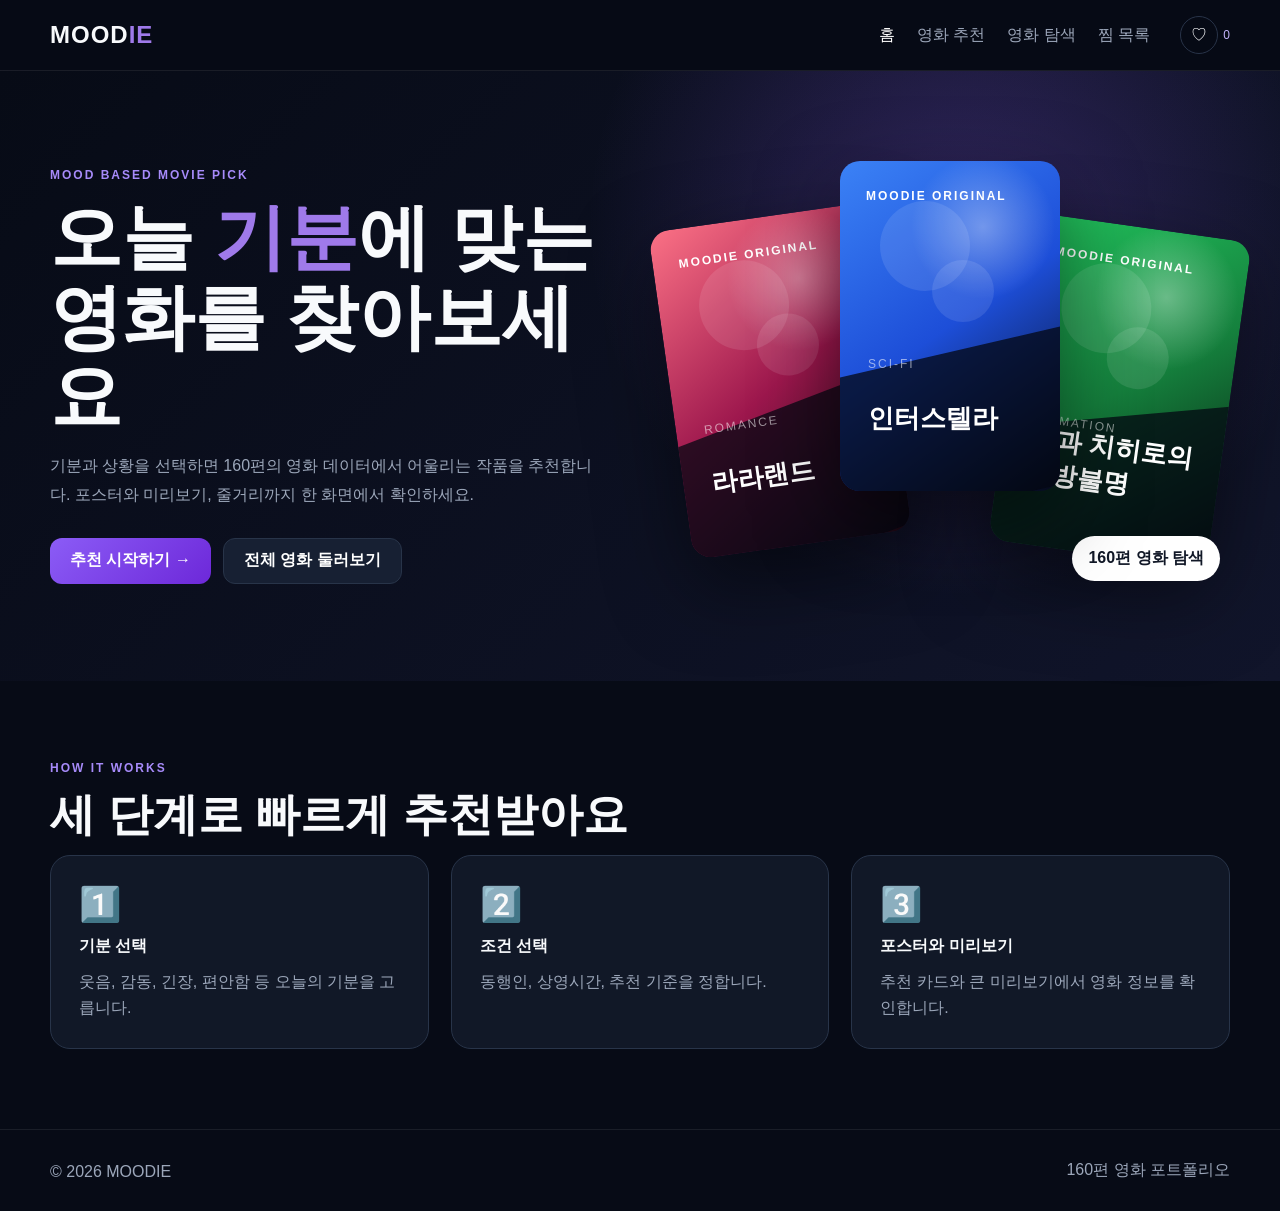
==== index.html @ cfd1f839 "Add MOODIE landing page" ====
<!DOCTYPE html><html lang="ko"><head><meta charset="UTF-8"><meta name="viewport" content="width=device-width,initial-scale=1"><title>MOODIE | 기분 기반 영화 추천</title><link rel="stylesheet" href="assets/style.css?v=10"></head><body data-page="home"><header class="site-header"><div class="container header-inner"><a class="logo" href="index.html">MOOD<span>IE</span></a><nav class="nav"><a class="active" href="index.html">홈</a><a href="mood.html">영화 추천</a><a href="results.html">영화 탐색</a><a href="favorites.html">찜 목록</a></nav><div class="header-actions"><a class="icon-btn" href="favorites.html">♡</a><span class="favorite-count" data-favorite-count>0</span></div></div></header><main><section class="hero"><div class="container hero-content"><div class="hero-copy"><div class="eyebrow">MOOD BASED MOVIE PICK</div><h1>오늘 <em>기분</em>에 맞는<br>영화를 찾아보세요</h1><p>기분과 상황을 선택하면 160편의 영화 데이터에서 어울리는 작품을 추천합니다. 포스터와 미리보기, 줄거리까지 한 화면에서 확인하세요.</p><div class="cta-row"><a class="btn btn-primary" href="mood.html">추천 시작하기 →</a><a class="btn btn-secondary" href="results.html">전체 영화 둘러보기</a></div></div><div class="hero-posters"><div class="hero-poster-card"><div class="generated-poster" style="--poster-a:#fb7185;--poster-b:#9d174d;--poster-c:#170813"><span class="generated-brand">MOODIE ORIGINAL</span><span class="generated-orbit generated-orbit-one"></span><span class="generated-orbit generated-orbit-two"></span><span class="generated-slope"></span><span class="generated-genre">ROMANCE</span><strong class="generated-title">라라랜드</strong></div></div><div class="hero-poster-card"><div class="generated-poster" style="--poster-a:#3b82f6;--poster-b:#1d4ed8;--poster-c:#050816"><span class="generated-brand">MOODIE ORIGINAL</span><span class="generated-orbit generated-orbit-one"></span><span class="generated-orbit generated-orbit-two"></span><span class="generated-slope"></span><span class="generated-genre">SCI-FI</span><strong class="generated-title">인터스텔라</strong></div></div><div class="hero-poster-card"><div class="generated-poster" style="--poster-a:#22c55e;--poster-b:#15803d;--poster-c:#06150b"><span class="generated-brand">MOODIE ORIGINAL</span><span class="generated-orbit generated-orbit-one"></span><span class="generated-orbit generated-orbit-two"></span><span class="generated-slope"></span><span class="generated-genre">ANIMATION</span><strong class="generated-title">센과 치히로의<br>행방불명</strong></div></div><div class="hero-poster-badge">160편 영화 탐색</div></div></div></section><section class="section"><div class="container"><div class="step-label">HOW IT WORKS</div><h2 class="section-title">세 단계로 빠르게 추천받아요</h2><div class="selection-grid"><article class="option-card"><div class="mood-icon">1️⃣</div><strong>기분 선택</strong><span>웃음, 감동, 긴장, 편안함 등 오늘의 기분을 고릅니다.</span></article><article class="option-card"><div class="mood-icon">2️⃣</div><strong>조건 선택</strong><span>동행인, 상영시간, 추천 기준을 정합니다.</span></article><article class="option-card"><div class="mood-icon">3️⃣</div><strong>포스터와 미리보기</strong><span>추천 카드와 큰 미리보기에서 영화 정보를 확인합니다.</span></article></div></div></section></main><footer class="site-footer"><div class="container footer-inner"><span>© 2026 MOODIE</span><span>160편 영화 포트폴리오</span></div></footer><script src="assets/data-base.js?v=10"></script><script src="assets/data-catalog-a.js?v=10"></script><script src="assets/app.js?v=10"></script></body></html>
---- assets/style.css ----
:root{--bg:#070b16;--panel:#111827;--panel2:#182235;--line:#283449;--text:#f8fafc;--muted:#9ca7ba;--primary:#8b5cf6;--primary2:#6d28d9;--yellow:#ffd400}*{box-sizing:border-box}html{scroll-behavior:smooth}body{margin:0;background:var(--bg);color:var(--text);font-family:Arial,"Noto Sans KR",sans-serif}a{color:inherit;text-decoration:none}button,input{font:inherit}.container{width:min(1180px,calc(100% - 40px));margin:auto}.site-header{position:sticky;top:0;z-index:50;background:rgba(7,11,22,.9);backdrop-filter:blur(15px);border-bottom:1px solid rgba(255,255,255,.08)}.header-inner{height:70px;display:flex;align-items:center;gap:30px}.logo{font-size:24px;font-weight:900;letter-spacing:1px}.logo span{color:#9f7aea}.nav{display:flex;gap:22px;margin-left:auto}.nav a{color:var(--muted)}.nav a:hover,.nav a.active{color:white}.header-actions{display:flex;align-items:center;gap:5px}.icon-btn{width:38px;height:38px;display:grid;place-items:center;border:1px solid var(--line);border-radius:50%}.favorite-count{font-size:12px;color:#c4b5fd}.hero{min-height:610px;display:flex;align-items:center;background:radial-gradient(circle at 75% 25%,rgba(139,92,246,.28),transparent 35%),linear-gradient(135deg,#070b16,#11152b)}.hero-content{display:grid;grid-template-columns:1fr 1fr;gap:60px;align-items:center}.eyebrow,.step-label{font-size:12px;letter-spacing:2px;color:#a78bfa;font-weight:800}.hero h1{font-size:clamp(40px,6vw,72px);line-height:1.1;margin:16px 0}.hero h1 em{color:#9f7aea;font-style:normal}.hero p,.section-subtitle{color:var(--muted);line-height:1.8}.cta-row,.result-actions{display:flex;gap:12px;flex-wrap:wrap;margin-top:28px}.btn{display:inline-flex;align-items:center;justify-content:center;min-height:46px;padding:0 20px;border-radius:12px;border:1px solid var(--line);cursor:pointer;font-weight:800;color:white;background:transparent}.btn-primary{background:linear-gradient(135deg,var(--primary),var(--primary2));border:none}.btn-secondary{background:#172033}.btn-ghost{background:transparent}.hero-posters{position:relative;height:440px}.hero-poster-card{position:absolute;width:220px;aspect-ratio:2/3;border-radius:20px;overflow:hidden;box-shadow:0 30px 80px rgba(0,0,0,.5)}.hero-poster-card:nth-child(1){left:0;top:60px;transform:rotate(-8deg)}.hero-poster-card:nth-child(2){left:170px;top:5px;z-index:2}.hero-poster-card:nth-child(3){right:0;top:70px;transform:rotate(8deg)}.hero-poster-badge{position:absolute;right:10px;bottom:15px;background:#fff;color:#111827;padding:12px 16px;border-radius:999px;font-weight:800}.generated-poster{position:relative;width:100%;height:100%;overflow:hidden;background:linear-gradient(145deg,var(--poster-a,#06b6d4),var(--poster-b,#1d4ed8) 50%,var(--poster-c,#050816));color:#fff}.generated-poster:before{content:"";position:absolute;inset:0;background:radial-gradient(circle at var(--glow-x,65%) var(--glow-y,20%),rgba(255,255,255,.35),transparent 24%)}.generated-brand,.generated-genre,.generated-title{position:absolute;z-index:2}.generated-brand{top:28px;left:26px;font-size:12px;letter-spacing:2px;font-weight:800}.generated-genre{left:28px;bottom:120px;color:rgba(255,255,255,.55);font-size:12px;letter-spacing:2px}.generated-title{left:28px;right:20px;bottom:55px;font-size:26px}.generated-orbit{position:absolute;border-radius:50%;background:rgba(255,255,255,.1)}.generated-orbit-one{width:90px;height:90px;left:18%;top:12%}.generated-orbit-two{width:62px;height:62px;left:42%;top:30%}.generated-slope{position:absolute;left:-15%;right:-15%;bottom:-6%;height:48%;background:rgba(3,7,18,.75);transform:skewY(-13deg)}.section{padding:80px 0}.section-divider{border-top:1px solid rgba(255,255,255,.08)}.section-title{font-size:clamp(28px,4vw,45px);margin:10px 0}.selection-grid,.movie-grid{display:grid;grid-template-columns:repeat(3,1fr);gap:22px}.option-card,.movie-card,.featured-preview,.catalog-summary{background:var(--panel);border:1px solid var(--line);border-radius:20px}.option-card{padding:28px;display:flex;flex-direction:column;gap:12px}.option-card span{color:var(--muted);line-height:1.6}.mood-icon{font-size:34px}.select-card{cursor:pointer;transition:.2s}.select-card:hover,.select-card.selected{transform:translateY(-4px);border-color:#8b5cf6;background:#171d32}.result-header,.explore-toolbar,.footer-inner{display:flex;align-items:flex-end;justify-content:space-between;gap:25px}.featured-preview{min-height:390px;margin-bottom:45px;padding:45px;display:flex;align-items:flex-end;position:relative;overflow:hidden;background:linear-gradient(90deg,rgba(5,8,20,.98),rgba(5,8,20,.35)),var(--preview-bg,linear-gradient(135deg,#1d4ed8,#111827));background-size:cover;background-position:center}.featured-preview h2{font-size:48px;margin:10px 0}.featured-preview p{max-width:650px;color:#d2d7e1;line-height:1.7}.movie-card{overflow:hidden;display:flex;flex-direction:column;min-width:0}.poster-wrap{position:relative;aspect-ratio:2/3;overflow:hidden}.poster-wrap .generated-poster{transition:transform .35s}.movie-card:hover .generated-poster{transform:scale(1.04)}.favorite-btn{position:absolute;right:14px;top:14px;z-index:5;width:42px;height:42px;border-radius:50%;border:1px solid rgba(255,255,255,.25);background:rgba(4,8,18,.72);color:#fff;font-size:20px;cursor:pointer}.favorite-btn.active{color:#fb7185}.play-btn{position:absolute;inset:50% auto auto 50%;transform:translate(-50%,-50%);z-index:4;width:54px;height:54px;border-radius:50%;border:1px solid rgba(255,255,255,.3);background:rgba(4,8,18,.65);color:white;cursor:pointer}.movie-info{padding:18px;display:flex;flex-direction:column;gap:12px;flex:1}.movie-info h3{margin:0;font-size:19px}.meta{color:var(--muted);font-size:14px}.rating-row{display:flex;justify-content:space-between}.rating{color:var(--yellow);font-weight:900}.match{color:#c4b5fd;font-weight:800}.movie-info .btn{margin-top:auto}.center-action{text-align:center;margin-top:30px}.explore-toolbar{margin-bottom:20px}.search-box{display:flex;align-items:center;gap:10px;background:var(--panel);border:1px solid var(--line);border-radius:12px;padding:0 16px}.search-box input{height:45px;width:260px;border:0;outline:0;color:white;background:transparent}.browse-count{text-align:right;margin-top:8px;color:var(--muted)}.catalog-summary{display:grid;grid-template-columns:repeat(4,1fr);margin:28px 0}.catalog-summary div{padding:20px;text-align:center;border-right:1px solid var(--line)}.catalog-summary div:last-child{border:0}.catalog-summary strong{display:block;font-size:28px;color:#a78bfa}.catalog-summary span{color:var(--muted)}.genre-row{position:sticky;top:70px;z-index:30;display:flex;gap:10px;overflow:auto;padding:14px 0;background:var(--bg)}.genre-chip{white-space:nowrap;border:1px solid var(--line);border-radius:999px;background:#121a2b;color:var(--muted);padding:10px 18px;cursor:pointer}.genre-chip.active{background:#6d28d9;color:#fff}.explore-grid{grid-template-columns:repeat(4,1fr)}.form-panel{max-width:900px;margin:30px auto;background:var(--panel);border:1px solid var(--line);padding:35px;border-radius:22px}.choice-group{margin:25px 0}.choice-group h3{margin-bottom:14px}.choice-row{display:flex;flex-wrap:wrap;gap:12px}.choice{padding:12px 18px;border:1px solid var(--line);border-radius:12px;background:#151e31;color:white;cursor:pointer}.choice.selected{background:#6d28d9}.detail-layout{display:grid;grid-template-columns:320px 1fr;gap:45px}.favorite-empty{padding:80px;text-align:center;color:var(--muted)}.site-footer{border-top:1px solid rgba(255,255,255,.08);padding:30px 0;color:var(--muted)}@media(max-width:900px){.hero-content{grid-template-columns:1fr}.hero-posters{display:none}.selection-grid,.movie-grid,.explore-grid{grid-template-columns:repeat(2,1fr)}.result-header,.explore-toolbar{align-items:flex-start;flex-direction:column}.catalog-summary{grid-template-columns:repeat(2,1fr)}.detail-layout{grid-template-columns:1fr}.nav{display:none}}@media(max-width:560px){.container{width:min(100% - 24px,1180px)}.hero{min-height:520px}.section{padding:55px 0}.selection-grid,.movie-grid,.explore-grid{grid-template-columns:1fr}.featured-preview{padding:25px;min-height:340px}.featured-preview h2{font-size:34px}.catalog-summary{grid-template-columns:1fr}.catalog-summary div{border-right:0;border-bottom:1px solid var(--line)}.search-box input{width:210px}}
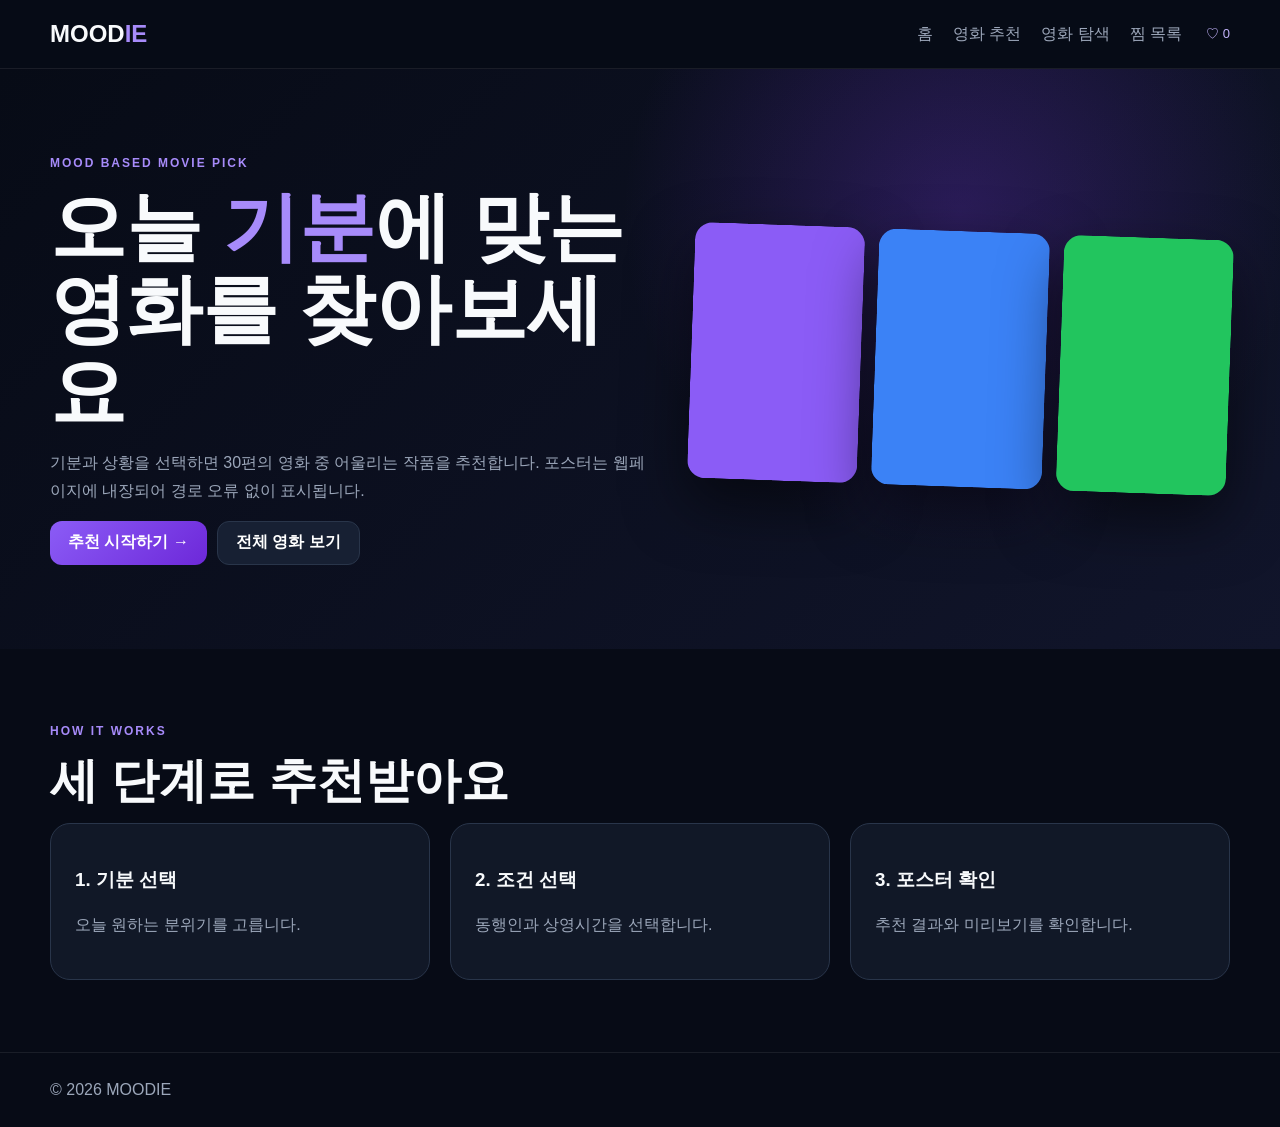
==== commit 26d88217: "Replace site with poster-safe MOODIE upload" ====
--- a/index.html
+++ b/index.html
@@ -1 +1 @@
-<!DOCTYPE html><html lang="ko"><head><meta charset="UTF-8"><meta name="viewport" content="width=device-width,initial-scale=1"><title>MOODIE | 기분 기반 영화 추천</title><link rel="stylesheet" href="assets/style.css?v=10"></head><body data-page="home"><header class="site-header"><div class="container header-inner"><a class="logo" href="index.html">MOOD<span>IE</span></a><nav class="nav"><a class="active" href="index.html">홈</a><a href="mood.html">영화 추천</a><a href="results.html">영화 탐색</a><a href="favorites.html">찜 목록</a></nav><div class="header-actions"><a class="icon-btn" href="favorites.html">♡</a><span class="favorite-count" data-favorite-count>0</span></div></div></header><main><section class="hero"><div class="container hero-content"><div class="hero-copy"><div class="eyebrow">MOOD BASED MOVIE PICK</div><h1>오늘 <em>기분</em>에 맞는<br>영화를 찾아보세요</h1><p>기분과 상황을 선택하면 160편의 영화 데이터에서 어울리는 작품을 추천합니다. 포스터와 미리보기, 줄거리까지 한 화면에서 확인하세요.</p><div class="cta-row"><a class="btn btn-primary" href="mood.html">추천 시작하기 →</a><a class="btn btn-secondary" href="results.html">전체 영화 둘러보기</a></div></div><div class="hero-posters"><div class="hero-poster-card"><div class="generated-poster" style="--poster-a:#fb7185;--poster-b:#9d174d;--poster-c:#170813"><span class="generated-brand">MOODIE ORIGINAL</span><span class="generated-orbit generated-orbit-one"></span><span class="generated-orbit generated-orbit-two"></span><span class="generated-slope"></span><span class="generated-genre">ROMANCE</span><strong class="generated-title">라라랜드</strong></div></div><div class="hero-poster-card"><div class="generated-poster" style="--poster-a:#3b82f6;--poster-b:#1d4ed8;--poster-c:#050816"><span class="generated-brand">MOODIE ORIGINAL</span><span class="generated-orbit generated-orbit-one"></span><span class="generated-orbit generated-orbit-two"></span><span class="generated-slope"></span><span class="generated-genre">SCI-FI</span><strong class="generated-title">인터스텔라</strong></div></div><div class="hero-poster-card"><div class="generated-poster" style="--poster-a:#22c55e;--poster-b:#15803d;--poster-c:#06150b"><span class="generated-brand">MOODIE ORIGINAL</span><span class="generated-orbit generated-orbit-one"></span><span class="generated-orbit generated-orbit-two"></span><span class="generated-slope"></span><span class="generated-genre">ANIMATION</span><strong class="generated-title">센과 치히로의<br>행방불명</strong></div></div><div class="hero-poster-badge">160편 영화 탐색</div></div></div></section><section class="section"><div class="container"><div class="step-label">HOW IT WORKS</div><h2 class="section-title">세 단계로 빠르게 추천받아요</h2><div class="selection-grid"><article class="option-card"><div class="mood-icon">1️⃣</div><strong>기분 선택</strong><span>웃음, 감동, 긴장, 편안함 등 오늘의 기분을 고릅니다.</span></article><article class="option-card"><div class="mood-icon">2️⃣</div><strong>조건 선택</strong><span>동행인, 상영시간, 추천 기준을 정합니다.</span></article><article class="option-card"><div class="mood-icon">3️⃣</div><strong>포스터와 미리보기</strong><span>추천 카드와 큰 미리보기에서 영화 정보를 확인합니다.</span></article></div></div></section></main><footer class="site-footer"><div class="container footer-inner"><span>© 2026 MOODIE</span><span>160편 영화 포트폴리오</span></div></footer><script src="assets/data-base.js?v=10"></script><script src="assets/data-catalog-a.js?v=10"></script><script src="assets/app.js?v=10"></script></body></html>+<!doctype html><html lang="ko"><head><meta charset="utf-8"><meta name="viewport" content="width=device-width,initial-scale=1"><title>MOODIE</title><link rel="stylesheet" href="assets/style.css?v=12"></head><body><header class="header"><div class="container"><a class="logo" href="index.html">MOOD<span>IE</span></a><nav class="nav"><a href="index.html">홈</a><a href="mood.html">영화 추천</a><a href="results.html">영화 탐색</a><a href="favorites.html">찜 목록</a></nav><a class="fav" href="favorites.html">♡ <span data-fav-count>0</span></a></div></header><main><section class="hero"><div class="container hero-inner"><div><span class="eyebrow">MOOD BASED MOVIE PICK</span><h1>오늘 <em>기분</em>에 맞는<br>영화를 찾아보세요</h1><p>기분과 상황을 선택하면 30편의 영화 중 어울리는 작품을 추천합니다. 포스터는 웹페이지에 내장되어 경로 오류 없이 표시됩니다.</p><div class="actions"><a class="btn primary" href="mood.html">추천 시작하기 →</a><a class="btn secondary" href="results.html">전체 영화 보기</a></div></div><div class="poster-show"><img src="assets/preview-1.svg" onerror="this.src='data:image/svg+xml,%3Csvg xmlns=%22http://www.w3.org/2000/svg%22 width=%22600%22 height=%22900%22%3E%3Crect width=%22600%22 height=%22900%22 fill=%22%238b5cf6%22/%3E%3C/svg%3E'"><img src="assets/preview-2.svg" onerror="this.src='data:image/svg+xml,%3Csvg xmlns=%22http://www.w3.org/2000/svg%22 width=%22600%22 height=%22900%22%3E%3Crect width=%22600%22 height=%22900%22 fill=%22%233b82f6%22/%3E%3C/svg%3E'"><img src="assets/preview-3.svg" onerror="this.src='data:image/svg+xml,%3Csvg xmlns=%22http://www.w3.org/2000/svg%22 width=%22600%22 height=%22900%22%3E%3Crect width=%22600%22 height=%22900%22 fill=%22%2322c55e%22/%3E%3C/svg%3E'"></div></div></section><section class="section"><div class="container"><span class="eyebrow">HOW IT WORKS</span><h2 class="title">세 단계로 추천받아요</h2><div class="steps"><article class="step"><h3>1. 기분 선택</h3><p class="muted">오늘 원하는 분위기를 고릅니다.</p></article><article class="step"><h3>2. 조건 선택</h3><p class="muted">동행인과 상영시간을 선택합니다.</p></article><article class="step"><h3>3. 포스터 확인</h3><p class="muted">추천 결과와 미리보기를 확인합니다.</p></article></div></div></section></main><footer><div class="container">© 2026 MOODIE</div></footer><script src="assets/app.js?v=12"></script></body></html>
--- a/assets/style.css
+++ b/assets/style.css
@@ -1 +1 @@
-:root{--bg:#070b16;--panel:#111827;--panel2:#182235;--line:#283449;--text:#f8fafc;--muted:#9ca7ba;--primary:#8b5cf6;--primary2:#6d28d9;--yellow:#ffd400}*{box-sizing:border-box}html{scroll-behavior:smooth}body{margin:0;background:var(--bg);color:var(--text);font-family:Arial,"Noto Sans KR",sans-serif}a{color:inherit;text-decoration:none}button,input{font:inherit}.container{width:min(1180px,calc(100% - 40px));margin:auto}.site-header{position:sticky;top:0;z-index:50;background:rgba(7,11,22,.9);backdrop-filter:blur(15px);border-bottom:1px solid rgba(255,255,255,.08)}.header-inner{height:70px;display:flex;align-items:center;gap:30px}.logo{font-size:24px;font-weight:900;letter-spacing:1px}.logo span{color:#9f7aea}.nav{display:flex;gap:22px;margin-left:auto}.nav a{color:var(--muted)}.nav a:hover,.nav a.active{color:white}.header-actions{display:flex;align-items:center;gap:5px}.icon-btn{width:38px;height:38px;display:grid;place-items:center;border:1px solid var(--line);border-radius:50%}.favorite-count{font-size:12px;color:#c4b5fd}.hero{min-height:610px;display:flex;align-items:center;background:radial-gradient(circle at 75% 25%,rgba(139,92,246,.28),transparent 35%),linear-gradient(135deg,#070b16,#11152b)}.hero-content{display:grid;grid-template-columns:1fr 1fr;gap:60px;align-items:center}.eyebrow,.step-label{font-size:12px;letter-spacing:2px;color:#a78bfa;font-weight:800}.hero h1{font-size:clamp(40px,6vw,72px);line-height:1.1;margin:16px 0}.hero h1 em{color:#9f7aea;font-style:normal}.hero p,.section-subtitle{color:var(--muted);line-height:1.8}.cta-row,.result-actions{display:flex;gap:12px;flex-wrap:wrap;margin-top:28px}.btn{display:inline-flex;align-items:center;justify-content:center;min-height:46px;padding:0 20px;border-radius:12px;border:1px solid var(--line);cursor:pointer;font-weight:800;color:white;background:transparent}.btn-primary{background:linear-gradient(135deg,var(--primary),var(--primary2));border:none}.btn-secondary{background:#172033}.btn-ghost{background:transparent}.hero-posters{position:relative;height:440px}.hero-poster-card{position:absolute;width:220px;aspect-ratio:2/3;border-radius:20px;overflow:hidden;box-shadow:0 30px 80px rgba(0,0,0,.5)}.hero-poster-card:nth-child(1){left:0;top:60px;transform:rotate(-8deg)}.hero-poster-card:nth-child(2){left:170px;top:5px;z-index:2}.hero-poster-card:nth-child(3){right:0;top:70px;transform:rotate(8deg)}.hero-poster-badge{position:absolute;right:10px;bottom:15px;background:#fff;color:#111827;padding:12px 16px;border-radius:999px;font-weight:800}.generated-poster{position:relative;width:100%;height:100%;overflow:hidden;background:linear-gradient(145deg,var(--poster-a,#06b6d4),var(--poster-b,#1d4ed8) 50%,var(--poster-c,#050816));color:#fff}.generated-poster:before{content:"";position:absolute;inset:0;background:radial-gradient(circle at var(--glow-x,65%) var(--glow-y,20%),rgba(255,255,255,.35),transparent 24%)}.generated-brand,.generated-genre,.generated-title{position:absolute;z-index:2}.generated-brand{top:28px;left:26px;font-size:12px;letter-spacing:2px;font-weight:800}.generated-genre{left:28px;bottom:120px;color:rgba(255,255,255,.55);font-size:12px;letter-spacing:2px}.generated-title{left:28px;right:20px;bottom:55px;font-size:26px}.generated-orbit{position:absolute;border-radius:50%;background:rgba(255,255,255,.1)}.generated-orbit-one{width:90px;height:90px;left:18%;top:12%}.generated-orbit-two{width:62px;height:62px;left:42%;top:30%}.generated-slope{position:absolute;left:-15%;right:-15%;bottom:-6%;height:48%;background:rgba(3,7,18,.75);transform:skewY(-13deg)}.section{padding:80px 0}.section-divider{border-top:1px solid rgba(255,255,255,.08)}.section-title{font-size:clamp(28px,4vw,45px);margin:10px 0}.selection-grid,.movie-grid{display:grid;grid-template-columns:repeat(3,1fr);gap:22px}.option-card,.movie-card,.featured-preview,.catalog-summary{background:var(--panel);border:1px solid var(--line);border-radius:20px}.option-card{padding:28px;display:flex;flex-direction:column;gap:12px}.option-card span{color:var(--muted);line-height:1.6}.mood-icon{font-size:34px}.select-card{cursor:pointer;transition:.2s}.select-card:hover,.select-card.selected{transform:translateY(-4px);border-color:#8b5cf6;background:#171d32}.result-header,.explore-toolbar,.footer-inner{display:flex;align-items:flex-end;justify-content:space-between;gap:25px}.featured-preview{min-height:390px;margin-bottom:45px;padding:45px;display:flex;align-items:flex-end;position:relative;overflow:hidden;background:linear-gradient(90deg,rgba(5,8,20,.98),rgba(5,8,20,.35)),var(--preview-bg,linear-gradient(135deg,#1d4ed8,#111827));background-size:cover;background-position:center}.featured-preview h2{font-size:48px;margin:10px 0}.featured-preview p{max-width:650px;color:#d2d7e1;line-height:1.7}.movie-card{overflow:hidden;display:flex;flex-direction:column;min-width:0}.poster-wrap{position:relative;aspect-ratio:2/3;overflow:hidden}.poster-wrap .generated-poster{transition:transform .35s}.movie-card:hover .generated-poster{transform:scale(1.04)}.favorite-btn{position:absolute;right:14px;top:14px;z-index:5;width:42px;height:42px;border-radius:50%;border:1px solid rgba(255,255,255,.25);background:rgba(4,8,18,.72);color:#fff;font-size:20px;cursor:pointer}.favorite-btn.active{color:#fb7185}.play-btn{position:absolute;inset:50% auto auto 50%;transform:translate(-50%,-50%);z-index:4;width:54px;height:54px;border-radius:50%;border:1px solid rgba(255,255,255,.3);background:rgba(4,8,18,.65);color:white;cursor:pointer}.movie-info{padding:18px;display:flex;flex-direction:column;gap:12px;flex:1}.movie-info h3{margin:0;font-size:19px}.meta{color:var(--muted);font-size:14px}.rating-row{display:flex;justify-content:space-between}.rating{color:var(--yellow);font-weight:900}.match{color:#c4b5fd;font-weight:800}.movie-info .btn{margin-top:auto}.center-action{text-align:center;margin-top:30px}.explore-toolbar{margin-bottom:20px}.search-box{display:flex;align-items:center;gap:10px;background:var(--panel);border:1px solid var(--line);border-radius:12px;padding:0 16px}.search-box input{height:45px;width:260px;border:0;outline:0;color:white;background:transparent}.browse-count{text-align:right;margin-top:8px;color:var(--muted)}.catalog-summary{display:grid;grid-template-columns:repeat(4,1fr);margin:28px 0}.catalog-summary div{padding:20px;text-align:center;border-right:1px solid var(--line)}.catalog-summary div:last-child{border:0}.catalog-summary strong{display:block;font-size:28px;color:#a78bfa}.catalog-summary span{color:var(--muted)}.genre-row{position:sticky;top:70px;z-index:30;display:flex;gap:10px;overflow:auto;padding:14px 0;background:var(--bg)}.genre-chip{white-space:nowrap;border:1px solid var(--line);border-radius:999px;background:#121a2b;color:var(--muted);padding:10px 18px;cursor:pointer}.genre-chip.active{background:#6d28d9;color:#fff}.explore-grid{grid-template-columns:repeat(4,1fr)}.form-panel{max-width:900px;margin:30px auto;background:var(--panel);border:1px solid var(--line);padding:35px;border-radius:22px}.choice-group{margin:25px 0}.choice-group h3{margin-bottom:14px}.choice-row{display:flex;flex-wrap:wrap;gap:12px}.choice{padding:12px 18px;border:1px solid var(--line);border-radius:12px;background:#151e31;color:white;cursor:pointer}.choice.selected{background:#6d28d9}.detail-layout{display:grid;grid-template-columns:320px 1fr;gap:45px}.favorite-empty{padding:80px;text-align:center;color:var(--muted)}.site-footer{border-top:1px solid rgba(255,255,255,.08);padding:30px 0;color:var(--muted)}@media(max-width:900px){.hero-content{grid-template-columns:1fr}.hero-posters{display:none}.selection-grid,.movie-grid,.explore-grid{grid-template-columns:repeat(2,1fr)}.result-header,.explore-toolbar{align-items:flex-start;flex-direction:column}.catalog-summary{grid-template-columns:repeat(2,1fr)}.detail-layout{grid-template-columns:1fr}.nav{display:none}}@media(max-width:560px){.container{width:min(100% - 24px,1180px)}.hero{min-height:520px}.section{padding:55px 0}.selection-grid,.movie-grid,.explore-grid{grid-template-columns:1fr}.featured-preview{padding:25px;min-height:340px}.featured-preview h2{font-size:34px}.catalog-summary{grid-template-columns:1fr}.catalog-summary div{border-right:0;border-bottom:1px solid var(--line)}.search-box input{width:210px}}
+:root{--bg:#070b16;--panel:#111827;--line:#29354a;--text:#f8fafc;--muted:#9ca7ba;--p:#8b5cf6}*{box-sizing:border-box}html{scroll-behavior:smooth}body{margin:0;background:var(--bg);color:var(--text);font-family:Arial,'Noto Sans KR',sans-serif}a{text-decoration:none;color:inherit}button,input{font:inherit}.container{width:min(1180px,calc(100% - 32px));margin:auto}.header{position:sticky;top:0;z-index:20;background:#070b16e8;border-bottom:1px solid #ffffff14}.header .container{height:68px;display:flex;align-items:center;gap:24px}.logo{font-size:24px;font-weight:900}.logo span{color:#a78bfa}.nav{display:flex;gap:20px;margin-left:auto}.nav a{color:var(--muted)}.nav a:hover{color:#fff}.fav{font-size:13px;color:#c4b5fd}.hero{min-height:580px;display:grid;place-items:center;background:radial-gradient(circle at 75% 25%,#7c3aed44,transparent 32%),linear-gradient(135deg,#070b16,#11152b)}.hero-inner{display:grid;grid-template-columns:1.05fr .95fr;gap:45px;align-items:center}.hero h1{font-size:clamp(42px,7vw,76px);line-height:1.08;margin:15px 0}.hero em{color:#a78bfa;font-style:normal}.hero p,.muted{color:var(--muted);line-height:1.75}.poster-show{display:grid;grid-template-columns:repeat(3,1fr);gap:14px;transform:rotate(2deg)}.poster-show img{width:100%;aspect-ratio:2/3;object-fit:cover;border-radius:18px;box-shadow:0 25px 60px #0008}.section{padding:72px 0}.eyebrow{font-size:12px;letter-spacing:2px;color:#a78bfa;font-weight:800}.title{font-size:clamp(30px,4vw,48px);margin:10px 0}.actions,.row{display:flex;gap:10px;align-items:center;flex-wrap:wrap}.btn{display:inline-flex;align-items:center;justify-content:center;min-height:44px;padding:0 18px;border-radius:12px;border:1px solid var(--line);font-weight:800;cursor:pointer;color:white;background:transparent}.primary{background:linear-gradient(135deg,#8b5cf6,#6d28d9);border:0}.secondary{background:#172033}.ghost{background:transparent}.steps,.choice-grid,.movie-grid{display:grid;grid-template-columns:repeat(3,1fr);gap:20px}.step,.choice,.movie-card,.panel,.preview,.detail{background:var(--panel);border:1px solid var(--line);border-radius:20px}.step,.choice,.panel{padding:24px}.choice{cursor:pointer;text-align:left;color:white}.choice.selected{border-color:#a78bfa;background:#191b35}.preview{min-height:390px;padding:42px;margin-bottom:44px;background-size:cover;background-position:center;display:flex;align-items:flex-end;overflow:hidden}.preview>div{max-width:680px}.preview h2{font-size:48px;margin:8px 0}.movie-card{overflow:hidden;display:flex;flex-direction:column}.poster-wrap{position:relative;width:100%;aspect-ratio:2/3;min-height:280px;overflow:hidden;background:#172033}.poster-wrap>img{position:absolute;inset:0;width:100%;height:100%;object-fit:cover;display:block;opacity:1;visibility:visible}.movie-card:hover .poster-wrap>img{transform:scale(1.04);transition:.3s}.heart,.play{position:absolute;z-index:2;border:1px solid #ffffff33;background:#050816bb;color:white;border-radius:50%;cursor:pointer}.heart{right:12px;top:12px;width:42px;height:42px;font-size:20px}.heart.on{color:#fb7185}.play{left:50%;top:50%;transform:translate(-50%,-50%);width:56px;height:56px}.movie-info{padding:16px;display:flex;flex-direction:column;gap:10px;flex:1}.movie-info h3{margin:0}.movie-info p{margin:0;color:var(--muted);font-size:14px}.movie-info .row{justify-content:space-between}.movie-info b{color:#ffd400}.movie-info span{color:#c4b5fd}.movie-info .btn{width:100%}.toolbar{display:flex;justify-content:space-between;align-items:end;gap:20px;margin-bottom:24px}.search{height:46px;min-width:270px;border:1px solid var(--line);background:var(--panel);color:white;border-radius:12px;padding:0 14px}.chips{display:flex;gap:10px;overflow:auto;margin:20px 0}.chip{white-space:nowrap;border:1px solid var(--line);background:#121a2b;color:var(--muted);padding:10px 16px;border-radius:999px;cursor:pointer}.chip.active{background:#6d28d9;color:white}.form{max-width:900px;margin:25px auto}.group{margin:25px 0}.group h3{margin-bottom:12px}.group .actions{gap:12px}.detail{display:grid;grid-template-columns:320px 1fr;gap:40px;padding:28px}.detail>img{width:100%;aspect-ratio:2/3;object-fit:cover;border-radius:16px}.detail h1{font-size:48px;margin:12px 0}.empty{grid-column:1/-1;text-align:center;padding:70px;color:var(--muted)}footer{border-top:1px solid #ffffff14;padding:28px 0;color:var(--muted)}@media(max-width:900px){.hero-inner{grid-template-columns:1fr}.poster-show{display:none}.movie-grid,.steps,.choice-grid{grid-template-columns:repeat(2,1fr)}.toolbar{align-items:flex-start;flex-direction:column}.detail{grid-template-columns:1fr}.nav{display:none}}@media(max-width:560px){.movie-grid,.steps,.choice-grid{grid-template-columns:1fr}.section{padding:52px 0}.preview{padding:24px;min-height:330px}.preview h2,.detail h1{font-size:34px}.poster-wrap{min-height:430px}.search{width:100%;min-width:0}}
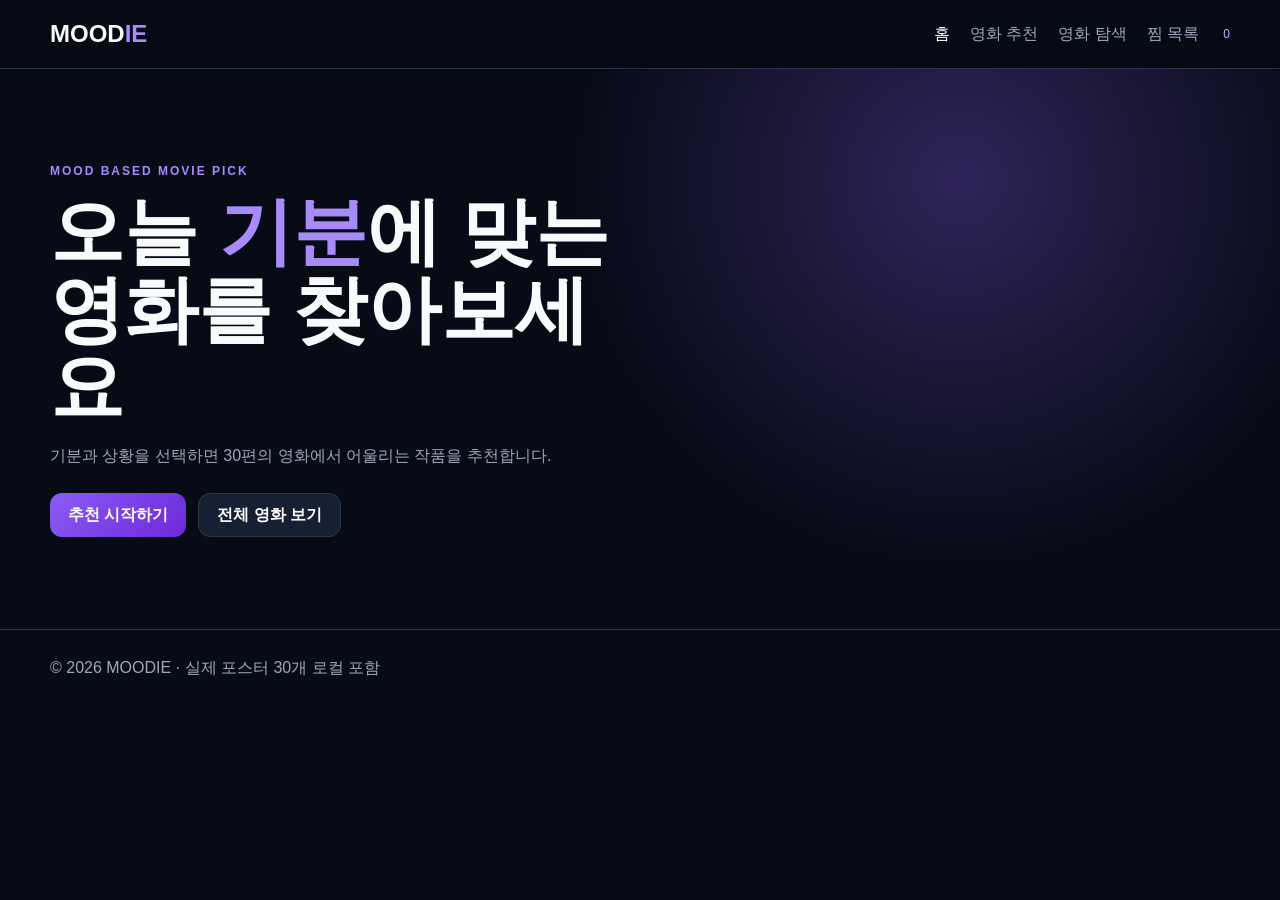
==== commit eddce541: "Replace previous site with uploaded MOODIE poster build" ====
--- a/index.html
+++ b/index.html
@@ -1 +1 @@
-<!doctype html><html lang="ko"><head><meta charset="utf-8"><meta name="viewport" content="width=device-width,initial-scale=1"><title>MOODIE</title><link rel="stylesheet" href="assets/style.css?v=12"></head><body><header class="header"><div class="container"><a class="logo" href="index.html">MOOD<span>IE</span></a><nav class="nav"><a href="index.html">홈</a><a href="mood.html">영화 추천</a><a href="results.html">영화 탐색</a><a href="favorites.html">찜 목록</a></nav><a class="fav" href="favorites.html">♡ <span data-fav-count>0</span></a></div></header><main><section class="hero"><div class="container hero-inner"><div><span class="eyebrow">MOOD BASED MOVIE PICK</span><h1>오늘 <em>기분</em>에 맞는<br>영화를 찾아보세요</h1><p>기분과 상황을 선택하면 30편의 영화 중 어울리는 작품을 추천합니다. 포스터는 웹페이지에 내장되어 경로 오류 없이 표시됩니다.</p><div class="actions"><a class="btn primary" href="mood.html">추천 시작하기 →</a><a class="btn secondary" href="results.html">전체 영화 보기</a></div></div><div class="poster-show"><img src="assets/preview-1.svg" onerror="this.src='data:image/svg+xml,%3Csvg xmlns=%22http://www.w3.org/2000/svg%22 width=%22600%22 height=%22900%22%3E%3Crect width=%22600%22 height=%22900%22 fill=%22%238b5cf6%22/%3E%3C/svg%3E'"><img src="assets/preview-2.svg" onerror="this.src='data:image/svg+xml,%3Csvg xmlns=%22http://www.w3.org/2000/svg%22 width=%22600%22 height=%22900%22%3E%3Crect width=%22600%22 height=%22900%22 fill=%22%233b82f6%22/%3E%3C/svg%3E'"><img src="assets/preview-3.svg" onerror="this.src='data:image/svg+xml,%3Csvg xmlns=%22http://www.w3.org/2000/svg%22 width=%22600%22 height=%22900%22%3E%3Crect width=%22600%22 height=%22900%22 fill=%22%2322c55e%22/%3E%3C/svg%3E'"></div></div></section><section class="section"><div class="container"><span class="eyebrow">HOW IT WORKS</span><h2 class="title">세 단계로 추천받아요</h2><div class="steps"><article class="step"><h3>1. 기분 선택</h3><p class="muted">오늘 원하는 분위기를 고릅니다.</p></article><article class="step"><h3>2. 조건 선택</h3><p class="muted">동행인과 상영시간을 선택합니다.</p></article><article class="step"><h3>3. 포스터 확인</h3><p class="muted">추천 결과와 미리보기를 확인합니다.</p></article></div></div></section></main><footer><div class="container">© 2026 MOODIE</div></footer><script src="assets/app.js?v=12"></script></body></html>
+<!doctype html><html lang="ko"><head><meta charset="utf-8"><meta name="viewport" content="width=device-width,initial-scale=1"><title>MOODIE</title><link rel="stylesheet" href="assets/style.css?v=12"></head><body><header class="header"><div class="container header-inner"><a class="logo" href="index.html">MOOD<span>IE</span></a><nav class="nav"><a class="active" href="index.html">홈</a><a href="mood.html">영화 추천</a><a href="results.html">영화 탐색</a><a href="favorites.html">찜 목록</a></nav><span class="fav-count" data-fav-count>0</span></div></header><main><section class="hero"><div class="container hero-grid"><div><span class="eyebrow">MOOD BASED MOVIE PICK</span><h1>오늘 <em>기분</em>에 맞는<br>영화를 찾아보세요</h1><p>기분과 상황을 선택하면 30편의 영화에서 어울리는 작품을 추천합니다.</p><div class="actions"><a class="btn primary" href="mood.html">추천 시작하기</a><a class="btn" href="results.html">전체 영화 보기</a></div></div><div class="hero-posters"><div class="poster-sprite" style="--x:4;--y:0"></div><div class="poster-sprite" style="--x:0;--y:1"></div><div class="poster-sprite" style="--x:5;--y:4"></div></div></div></section></main><footer><div class="container">© 2026 MOODIE · 실제 포스터 30개 로컬 포함</div></footer><script src="assets/app.js?v=12"></script></body></html>
--- a/assets/style.css
+++ b/assets/style.css
@@ -1 +1 @@
-:root{--bg:#070b16;--panel:#111827;--line:#29354a;--text:#f8fafc;--muted:#9ca7ba;--p:#8b5cf6}*{box-sizing:border-box}html{scroll-behavior:smooth}body{margin:0;background:var(--bg);color:var(--text);font-family:Arial,'Noto Sans KR',sans-serif}a{text-decoration:none;color:inherit}button,input{font:inherit}.container{width:min(1180px,calc(100% - 32px));margin:auto}.header{position:sticky;top:0;z-index:20;background:#070b16e8;border-bottom:1px solid #ffffff14}.header .container{height:68px;display:flex;align-items:center;gap:24px}.logo{font-size:24px;font-weight:900}.logo span{color:#a78bfa}.nav{display:flex;gap:20px;margin-left:auto}.nav a{color:var(--muted)}.nav a:hover{color:#fff}.fav{font-size:13px;color:#c4b5fd}.hero{min-height:580px;display:grid;place-items:center;background:radial-gradient(circle at 75% 25%,#7c3aed44,transparent 32%),linear-gradient(135deg,#070b16,#11152b)}.hero-inner{display:grid;grid-template-columns:1.05fr .95fr;gap:45px;align-items:center}.hero h1{font-size:clamp(42px,7vw,76px);line-height:1.08;margin:15px 0}.hero em{color:#a78bfa;font-style:normal}.hero p,.muted{color:var(--muted);line-height:1.75}.poster-show{display:grid;grid-template-columns:repeat(3,1fr);gap:14px;transform:rotate(2deg)}.poster-show img{width:100%;aspect-ratio:2/3;object-fit:cover;border-radius:18px;box-shadow:0 25px 60px #0008}.section{padding:72px 0}.eyebrow{font-size:12px;letter-spacing:2px;color:#a78bfa;font-weight:800}.title{font-size:clamp(30px,4vw,48px);margin:10px 0}.actions,.row{display:flex;gap:10px;align-items:center;flex-wrap:wrap}.btn{display:inline-flex;align-items:center;justify-content:center;min-height:44px;padding:0 18px;border-radius:12px;border:1px solid var(--line);font-weight:800;cursor:pointer;color:white;background:transparent}.primary{background:linear-gradient(135deg,#8b5cf6,#6d28d9);border:0}.secondary{background:#172033}.ghost{background:transparent}.steps,.choice-grid,.movie-grid{display:grid;grid-template-columns:repeat(3,1fr);gap:20px}.step,.choice,.movie-card,.panel,.preview,.detail{background:var(--panel);border:1px solid var(--line);border-radius:20px}.step,.choice,.panel{padding:24px}.choice{cursor:pointer;text-align:left;color:white}.choice.selected{border-color:#a78bfa;background:#191b35}.preview{min-height:390px;padding:42px;margin-bottom:44px;background-size:cover;background-position:center;display:flex;align-items:flex-end;overflow:hidden}.preview>div{max-width:680px}.preview h2{font-size:48px;margin:8px 0}.movie-card{overflow:hidden;display:flex;flex-direction:column}.poster-wrap{position:relative;width:100%;aspect-ratio:2/3;min-height:280px;overflow:hidden;background:#172033}.poster-wrap>img{position:absolute;inset:0;width:100%;height:100%;object-fit:cover;display:block;opacity:1;visibility:visible}.movie-card:hover .poster-wrap>img{transform:scale(1.04);transition:.3s}.heart,.play{position:absolute;z-index:2;border:1px solid #ffffff33;background:#050816bb;color:white;border-radius:50%;cursor:pointer}.heart{right:12px;top:12px;width:42px;height:42px;font-size:20px}.heart.on{color:#fb7185}.play{left:50%;top:50%;transform:translate(-50%,-50%);width:56px;height:56px}.movie-info{padding:16px;display:flex;flex-direction:column;gap:10px;flex:1}.movie-info h3{margin:0}.movie-info p{margin:0;color:var(--muted);font-size:14px}.movie-info .row{justify-content:space-between}.movie-info b{color:#ffd400}.movie-info span{color:#c4b5fd}.movie-info .btn{width:100%}.toolbar{display:flex;justify-content:space-between;align-items:end;gap:20px;margin-bottom:24px}.search{height:46px;min-width:270px;border:1px solid var(--line);background:var(--panel);color:white;border-radius:12px;padding:0 14px}.chips{display:flex;gap:10px;overflow:auto;margin:20px 0}.chip{white-space:nowrap;border:1px solid var(--line);background:#121a2b;color:var(--muted);padding:10px 16px;border-radius:999px;cursor:pointer}.chip.active{background:#6d28d9;color:white}.form{max-width:900px;margin:25px auto}.group{margin:25px 0}.group h3{margin-bottom:12px}.group .actions{gap:12px}.detail{display:grid;grid-template-columns:320px 1fr;gap:40px;padding:28px}.detail>img{width:100%;aspect-ratio:2/3;object-fit:cover;border-radius:16px}.detail h1{font-size:48px;margin:12px 0}.empty{grid-column:1/-1;text-align:center;padding:70px;color:var(--muted)}footer{border-top:1px solid #ffffff14;padding:28px 0;color:var(--muted)}@media(max-width:900px){.hero-inner{grid-template-columns:1fr}.poster-show{display:none}.movie-grid,.steps,.choice-grid{grid-template-columns:repeat(2,1fr)}.toolbar{align-items:flex-start;flex-direction:column}.detail{grid-template-columns:1fr}.nav{display:none}}@media(max-width:560px){.movie-grid,.steps,.choice-grid{grid-template-columns:1fr}.section{padding:52px 0}.preview{padding:24px;min-height:330px}.preview h2,.detail h1{font-size:34px}.poster-wrap{min-height:430px}.search{width:100%;min-width:0}}
+:root{--bg:#070b16;--panel:#111827;--line:#283449;--text:#f8fafc;--muted:#9ca7ba;--primary:#8b5cf6}*{box-sizing:border-box}body{margin:0;background:var(--bg);color:var(--text);font-family:Arial,"Noto Sans KR",sans-serif}a{color:inherit;text-decoration:none}button,input{font:inherit}.container{width:min(1180px,calc(100% - 36px));margin:auto}.header{position:sticky;top:0;z-index:20;background:rgba(7,11,22,.92);border-bottom:1px solid var(--line);backdrop-filter:blur(12px)}.header-inner{height:68px;display:flex;align-items:center;gap:24px}.logo{font-size:24px;font-weight:900}.logo span{color:#a78bfa}.nav{margin-left:auto;display:flex;gap:20px}.nav a{color:var(--muted)}.nav a:hover,.nav a.active{color:#fff}.fav-count{font-size:12px;color:#c4b5fd}.hero{min-height:560px;display:grid;place-items:center;background:radial-gradient(circle at 75% 20%,rgba(139,92,246,.3),transparent 36%)}.hero-grid{display:grid;grid-template-columns:1fr 1fr;gap:50px;align-items:center}.eyebrow{color:#a78bfa;font-weight:800;letter-spacing:2px;font-size:12px}.hero h1{font-size:clamp(42px,6vw,74px);line-height:1.05;margin:14px 0}.hero h1 em{color:#a78bfa;font-style:normal}.hero p,.muted{color:var(--muted);line-height:1.7}.actions{display:flex;gap:12px;flex-wrap:wrap;margin-top:24px}.btn{display:inline-flex;align-items:center;justify-content:center;min-height:44px;padding:0 18px;border-radius:12px;border:1px solid var(--line);background:#172033;color:#fff;font-weight:800;cursor:pointer}.btn.primary{background:linear-gradient(135deg,#8b5cf6,#6d28d9);border:0}.hero-posters{display:grid;grid-template-columns:repeat(3,1fr);gap:14px;align-items:center}.hero-posters .poster-sprite:nth-child(1){transform:rotate(-7deg)}.hero-posters .poster-sprite:nth-child(3){transform:rotate(7deg)}.section{padding:70px 0}.section h1,.section h2{margin:8px 0 20px}.grid{display:grid;grid-template-columns:repeat(4,1fr);gap:20px}.movie-card{background:var(--panel);border:1px solid var(--line);border-radius:18px;overflow:hidden;display:flex;flex-direction:column}.poster-wrap{position:relative;aspect-ratio:2/3;overflow:hidden;background:#111827}.poster-sprite{display:block;width:100%;height:100%;background-image:url("posters.webp");background-repeat:no-repeat;background-size:600% 500%;background-position:calc(var(--x)*20%) calc(var(--y)*25%);transition:transform .35s}.movie-card:hover .poster-sprite{transform:scale(1.045)}.heart,.play{position:absolute;z-index:2;border:1px solid rgba(255,255,255,.25);background:rgba(0,0,0,.65);color:white;border-radius:50%;cursor:pointer}.heart{right:12px;top:12px;width:40px;height:40px}.heart.on{color:#fb7185}.play{left:50%;top:50%;transform:translate(-50%,-50%);width:54px;height:54px}.movie-info{padding:16px;display:flex;flex-direction:column;gap:10px;flex:1}.movie-info h3{margin:0}.meta{color:var(--muted);font-size:14px}.row{display:flex;justify-content:space-between;gap:10px}.rating{color:#ffd400}.preview{min-height:390px;border:1px solid var(--line);border-radius:20px;padding:40px;display:flex;align-items:flex-end;background:linear-gradient(90deg,rgba(5,8,20,.98),rgba(5,8,20,.4)),linear-gradient(135deg,#6d28d9,#111827);margin-bottom:35px}.preview h2{font-size:44px;margin:10px 0}.toolbar{display:flex;justify-content:space-between;align-items:flex-end;gap:20px;margin:30px 0}.search{height:44px;width:280px;border:1px solid var(--line);border-radius:12px;background:var(--panel);color:#fff;padding:0 14px}.chips{display:flex;gap:10px;overflow:auto;margin:22px 0}.chip{white-space:nowrap;padding:10px 16px;border:1px solid var(--line);border-radius:999px;background:#121a2b;color:var(--muted);cursor:pointer}.chip.active{background:#6d28d9;color:#fff}.form{max-width:850px;margin:30px auto;background:var(--panel);border:1px solid var(--line);border-radius:20px;padding:30px}.choices{display:flex;gap:10px;flex-wrap:wrap;margin:15px 0 28px}.choice{padding:12px 16px;border:1px solid var(--line);border-radius:12px;background:#172033;color:#fff;cursor:pointer}.choice.selected{background:#6d28d9}.detail{display:grid;grid-template-columns:320px 1fr;gap:40px;align-items:start}.detail .poster-sprite{aspect-ratio:2/3;border-radius:18px}.empty{grid-column:1/-1;text-align:center;padding:70px;color:var(--muted)}footer{border-top:1px solid var(--line);padding:28px 0;color:var(--muted)}@media(max-width:900px){.hero-grid{grid-template-columns:1fr}.hero-posters{display:none}.grid{grid-template-columns:repeat(2,1fr)}.nav{display:none}.detail{grid-template-columns:1fr}.toolbar{align-items:flex-start;flex-direction:column}}@media(max-width:560px){.grid{grid-template-columns:1fr}.section{padding:50px 0}.preview{padding:24px}.preview h2{font-size:34px}.search{width:100%}}
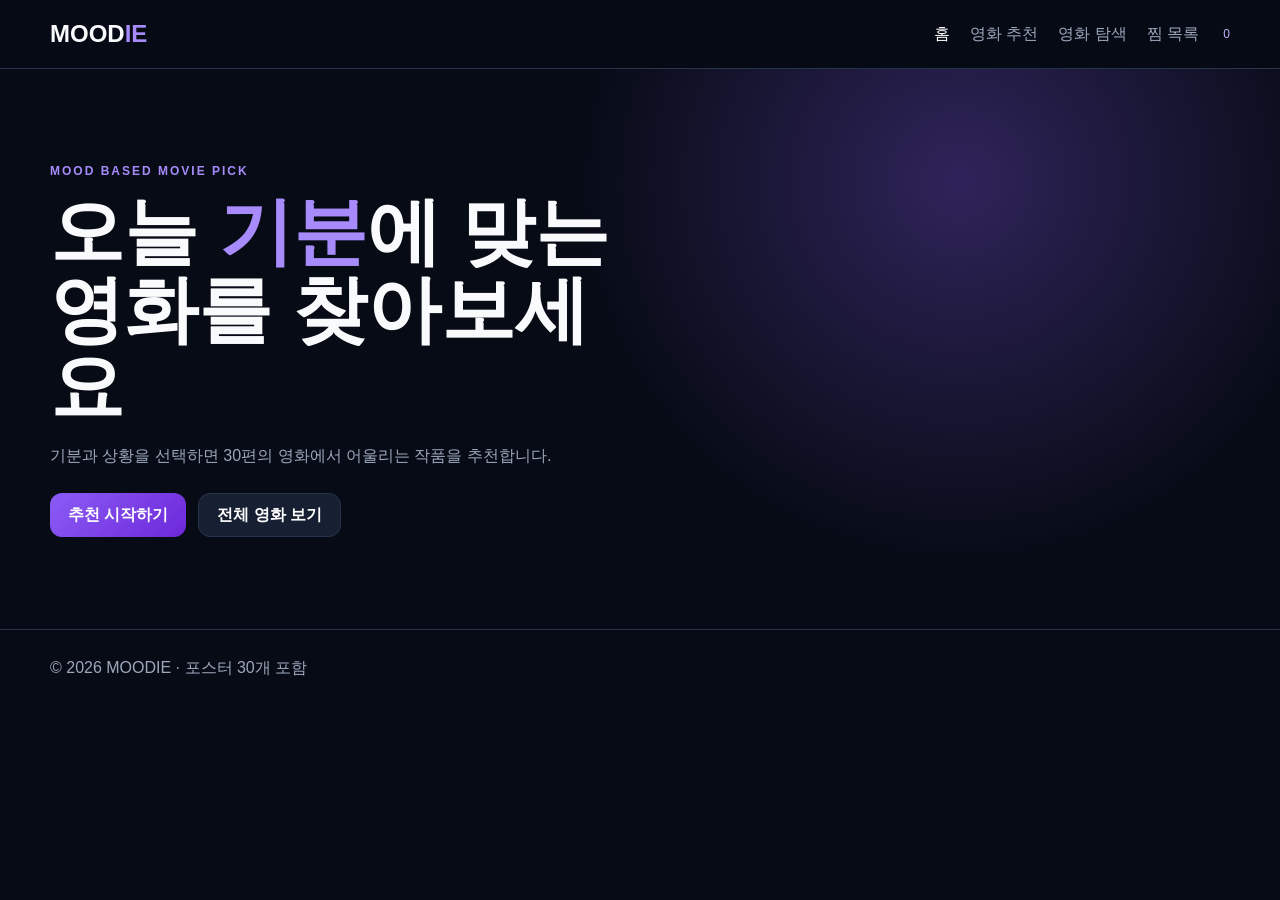
==== commit d2e4fcc4: "Load robust poster renderer on home page" ====
--- a/index.html
+++ b/index.html
@@ -1 +1 @@
-<!doctype html><html lang="ko"><head><meta charset="utf-8"><meta name="viewport" content="width=device-width,initial-scale=1"><title>MOODIE</title><link rel="stylesheet" href="assets/style.css?v=12"></head><body><header class="header"><div class="container header-inner"><a class="logo" href="index.html">MOOD<span>IE</span></a><nav class="nav"><a class="active" href="index.html">홈</a><a href="mood.html">영화 추천</a><a href="results.html">영화 탐색</a><a href="favorites.html">찜 목록</a></nav><span class="fav-count" data-fav-count>0</span></div></header><main><section class="hero"><div class="container hero-grid"><div><span class="eyebrow">MOOD BASED MOVIE PICK</span><h1>오늘 <em>기분</em>에 맞는<br>영화를 찾아보세요</h1><p>기분과 상황을 선택하면 30편의 영화에서 어울리는 작품을 추천합니다.</p><div class="actions"><a class="btn primary" href="mood.html">추천 시작하기</a><a class="btn" href="results.html">전체 영화 보기</a></div></div><div class="hero-posters"><div class="poster-sprite" style="--x:4;--y:0"></div><div class="poster-sprite" style="--x:0;--y:1"></div><div class="poster-sprite" style="--x:5;--y:4"></div></div></div></section></main><footer><div class="container">© 2026 MOODIE · 실제 포스터 30개 로컬 포함</div></footer><script src="assets/app.js?v=12"></script></body></html>+<!doctype html><html lang="ko"><head><meta charset="utf-8"><meta name="viewport" content="width=device-width,initial-scale=1"><title>MOODIE</title><link rel="stylesheet" href="assets/style.css?v=16"></head><body><header class="header"><div class="container header-inner"><a class="logo" href="index.html">MOOD<span>IE</span></a><nav class="nav"><a class="active" href="index.html">홈</a><a href="mood.html">영화 추천</a><a href="results.html">영화 탐색</a><a href="favorites.html">찜 목록</a></nav><span class="fav-count" data-fav-count>0</span></div></header><main><section class="hero"><div class="container hero-grid"><div><span class="eyebrow">MOOD BASED MOVIE PICK</span><h1>오늘 <em>기분</em>에 맞는<br>영화를 찾아보세요</h1><p>기분과 상황을 선택하면 30편의 영화에서 어울리는 작품을 추천합니다.</p><div class="actions"><a class="btn primary" href="mood.html">추천 시작하기</a><a class="btn" href="results.html">전체 영화 보기</a></div></div><div class="hero-posters"><div class="poster-sprite" style="--x:4;--y:0" aria-label="라라랜드 포스터"></div><div class="poster-sprite" style="--x:0;--y:1" aria-label="인터스텔라 포스터"></div><div class="poster-sprite" style="--x:5;--y:4" aria-label="센과 치히로의 행방불명 포스터"></div></div></div></section></main><footer><div class="container">© 2026 MOODIE · 포스터 30개 포함</div></footer><script src="assets/app.js?v=16"></script><script src="assets/poster-runtime-fix.js?v=16"></script></body></html>
--- a/assets/style.css
+++ b/assets/style.css
@@ -1 +1 @@
-:root{--bg:#070b16;--panel:#111827;--line:#283449;--text:#f8fafc;--muted:#9ca7ba;--primary:#8b5cf6}*{box-sizing:border-box}body{margin:0;background:var(--bg);color:var(--text);font-family:Arial,"Noto Sans KR",sans-serif}a{color:inherit;text-decoration:none}button,input{font:inherit}.container{width:min(1180px,calc(100% - 36px));margin:auto}.header{position:sticky;top:0;z-index:20;background:rgba(7,11,22,.92);border-bottom:1px solid var(--line);backdrop-filter:blur(12px)}.header-inner{height:68px;display:flex;align-items:center;gap:24px}.logo{font-size:24px;font-weight:900}.logo span{color:#a78bfa}.nav{margin-left:auto;display:flex;gap:20px}.nav a{color:var(--muted)}.nav a:hover,.nav a.active{color:#fff}.fav-count{font-size:12px;color:#c4b5fd}.hero{min-height:560px;display:grid;place-items:center;background:radial-gradient(circle at 75% 20%,rgba(139,92,246,.3),transparent 36%)}.hero-grid{display:grid;grid-template-columns:1fr 1fr;gap:50px;align-items:center}.eyebrow{color:#a78bfa;font-weight:800;letter-spacing:2px;font-size:12px}.hero h1{font-size:clamp(42px,6vw,74px);line-height:1.05;margin:14px 0}.hero h1 em{color:#a78bfa;font-style:normal}.hero p,.muted{color:var(--muted);line-height:1.7}.actions{display:flex;gap:12px;flex-wrap:wrap;margin-top:24px}.btn{display:inline-flex;align-items:center;justify-content:center;min-height:44px;padding:0 18px;border-radius:12px;border:1px solid var(--line);background:#172033;color:#fff;font-weight:800;cursor:pointer}.btn.primary{background:linear-gradient(135deg,#8b5cf6,#6d28d9);border:0}.hero-posters{display:grid;grid-template-columns:repeat(3,1fr);gap:14px;align-items:center}.hero-posters .poster-sprite:nth-child(1){transform:rotate(-7deg)}.hero-posters .poster-sprite:nth-child(3){transform:rotate(7deg)}.section{padding:70px 0}.section h1,.section h2{margin:8px 0 20px}.grid{display:grid;grid-template-columns:repeat(4,1fr);gap:20px}.movie-card{background:var(--panel);border:1px solid var(--line);border-radius:18px;overflow:hidden;display:flex;flex-direction:column}.poster-wrap{position:relative;aspect-ratio:2/3;overflow:hidden;background:#111827}.poster-sprite{display:block;width:100%;height:100%;background-image:url("posters.webp");background-repeat:no-repeat;background-size:600% 500%;background-position:calc(var(--x)*20%) calc(var(--y)*25%);transition:transform .35s}.movie-card:hover .poster-sprite{transform:scale(1.045)}.heart,.play{position:absolute;z-index:2;border:1px solid rgba(255,255,255,.25);background:rgba(0,0,0,.65);color:white;border-radius:50%;cursor:pointer}.heart{right:12px;top:12px;width:40px;height:40px}.heart.on{color:#fb7185}.play{left:50%;top:50%;transform:translate(-50%,-50%);width:54px;height:54px}.movie-info{padding:16px;display:flex;flex-direction:column;gap:10px;flex:1}.movie-info h3{margin:0}.meta{color:var(--muted);font-size:14px}.row{display:flex;justify-content:space-between;gap:10px}.rating{color:#ffd400}.preview{min-height:390px;border:1px solid var(--line);border-radius:20px;padding:40px;display:flex;align-items:flex-end;background:linear-gradient(90deg,rgba(5,8,20,.98),rgba(5,8,20,.4)),linear-gradient(135deg,#6d28d9,#111827);margin-bottom:35px}.preview h2{font-size:44px;margin:10px 0}.toolbar{display:flex;justify-content:space-between;align-items:flex-end;gap:20px;margin:30px 0}.search{height:44px;width:280px;border:1px solid var(--line);border-radius:12px;background:var(--panel);color:#fff;padding:0 14px}.chips{display:flex;gap:10px;overflow:auto;margin:22px 0}.chip{white-space:nowrap;padding:10px 16px;border:1px solid var(--line);border-radius:999px;background:#121a2b;color:var(--muted);cursor:pointer}.chip.active{background:#6d28d9;color:#fff}.form{max-width:850px;margin:30px auto;background:var(--panel);border:1px solid var(--line);border-radius:20px;padding:30px}.choices{display:flex;gap:10px;flex-wrap:wrap;margin:15px 0 28px}.choice{padding:12px 16px;border:1px solid var(--line);border-radius:12px;background:#172033;color:#fff;cursor:pointer}.choice.selected{background:#6d28d9}.detail{display:grid;grid-template-columns:320px 1fr;gap:40px;align-items:start}.detail .poster-sprite{aspect-ratio:2/3;border-radius:18px}.empty{grid-column:1/-1;text-align:center;padding:70px;color:var(--muted)}footer{border-top:1px solid var(--line);padding:28px 0;color:var(--muted)}@media(max-width:900px){.hero-grid{grid-template-columns:1fr}.hero-posters{display:none}.grid{grid-template-columns:repeat(2,1fr)}.nav{display:none}.detail{grid-template-columns:1fr}.toolbar{align-items:flex-start;flex-direction:column}}@media(max-width:560px){.grid{grid-template-columns:1fr}.section{padding:50px 0}.preview{padding:24px}.preview h2{font-size:34px}.search{width:100%}}+:root{--bg:#070b16;--panel:#111827;--line:#283449;--text:#f8fafc;--muted:#9ca7ba;--primary:#8b5cf6}*{box-sizing:border-box}body{margin:0;background:var(--bg);color:var(--text);font-family:Arial,"Noto Sans KR",sans-serif}a{color:inherit;text-decoration:none}button,input{font:inherit}.container{width:min(1180px,calc(100% - 36px));margin:auto}.header{position:sticky;top:0;z-index:20;background:rgba(7,11,22,.92);border-bottom:1px solid var(--line);backdrop-filter:blur(12px)}.header-inner{height:68px;display:flex;align-items:center;gap:24px}.logo{font-size:24px;font-weight:900}.logo span{color:#a78bfa}.nav{margin-left:auto;display:flex;gap:20px}.nav a{color:var(--muted)}.nav a:hover,.nav a.active{color:#fff}.fav-count{font-size:12px;color:#c4b5fd}.hero{min-height:560px;display:grid;place-items:center;background:radial-gradient(circle at 75% 20%,rgba(139,92,246,.3),transparent 36%)}.hero-grid{display:grid;grid-template-columns:1fr 1fr;gap:50px;align-items:center}.eyebrow{color:#a78bfa;font-weight:800;letter-spacing:2px;font-size:12px}.hero h1{font-size:clamp(42px,6vw,74px);line-height:1.05;margin:14px 0}.hero h1 em{color:#a78bfa;font-style:normal}.hero p,.muted{color:var(--muted);line-height:1.7}.actions{display:flex;gap:12px;flex-wrap:wrap;margin-top:24px}.btn{display:inline-flex;align-items:center;justify-content:center;min-height:44px;padding:0 18px;border-radius:12px;border:1px solid var(--line);background:#172033;color:#fff;font-weight:800;cursor:pointer}.btn.primary{background:linear-gradient(135deg,#8b5cf6,#6d28d9);border:0}.hero-posters{display:grid;grid-template-columns:repeat(3,1fr);gap:14px;align-items:center}.hero-posters .poster-sprite:nth-child(1){transform:rotate(-7deg)}.hero-posters .poster-sprite:nth-child(3){transform:rotate(7deg)}.section{padding:70px 0}.section h1,.section h2{margin:8px 0 20px}.grid{display:grid;grid-template-columns:repeat(4,1fr);gap:20px}.movie-card{background:var(--panel);border:1px solid var(--line);border-radius:18px;overflow:hidden;display:flex;flex-direction:column}.poster-wrap{position:relative;aspect-ratio:2/3;overflow:hidden;background:#111827}.poster-sprite{display:block;width:100%;height:100%;background-image:url("posters.webp?v=2");background-repeat:no-repeat;background-size:600% 500%;background-position:0 0;transition:transform .35s}.poster-sprite[style*="--x:0"]{background-position-x:0%!important}.poster-sprite[style*="--x:1"]{background-position-x:20%!important}.poster-sprite[style*="--x:2"]{background-position-x:40%!important}.poster-sprite[style*="--x:3"]{background-position-x:60%!important}.poster-sprite[style*="--x:4"]{background-position-x:80%!important}.poster-sprite[style*="--x:5"]{background-position-x:100%!important}.poster-sprite[style*="--y:0"]{background-position-y:0%!important}.poster-sprite[style*="--y:1"]{background-position-y:25%!important}.poster-sprite[style*="--y:2"]{background-position-y:50%!important}.poster-sprite[style*="--y:3"]{background-position-y:75%!important}.poster-sprite[style*="--y:4"]{background-position-y:100%!important}.movie-card:hover .poster-sprite{transform:scale(1.045)}.heart,.play{position:absolute;z-index:2;border:1px solid rgba(255,255,255,.25);background:rgba(0,0,0,.65);color:white;border-radius:50%;cursor:pointer}.heart{right:12px;top:12px;width:40px;height:40px}.heart.on{color:#fb7185}.play{left:50%;top:50%;transform:translate(-50%,-50%);width:54px;height:54px}.movie-info{padding:16px;display:flex;flex-direction:column;gap:10px;flex:1}.movie-info h3{margin:0}.meta{color:var(--muted);font-size:14px}.row{display:flex;justify-content:space-between;gap:10px}.rating{color:#ffd400}.preview{min-height:390px;border:1px solid var(--line);border-radius:20px;padding:40px;display:flex;align-items:flex-end;background:linear-gradient(90deg,rgba(5,8,20,.98),rgba(5,8,20,.4)),linear-gradient(135deg,#6d28d9,#111827);margin-bottom:35px}.preview h2{font-size:44px;margin:10px 0}.toolbar{display:flex;justify-content:space-between;align-items:flex-end;gap:20px;margin:30px 0}.search{height:44px;width:280px;border:1px solid var(--line);border-radius:12px;background:var(--panel);color:#fff;padding:0 14px}.chips{display:flex;gap:10px;overflow:auto;margin:22px 0}.chip{white-space:nowrap;padding:10px 16px;border:1px solid var(--line);border-radius:999px;background:#121a2b;color:var(--muted);cursor:pointer}.chip.active{background:#6d28d9;color:#fff}.form{max-width:850px;margin:30px auto;background:var(--panel);border:1px solid var(--line);border-radius:20px;padding:30px}.choices{display:flex;gap:10px;flex-wrap:wrap;margin:15px 0 28px}.choice{padding:12px 16px;border:1px solid var(--line);border-radius:12px;background:#172033;color:#fff;cursor:pointer}.choice.selected{background:#6d28d9}.detail{display:grid;grid-template-columns:320px 1fr;gap:40px;align-items:start}.detail .poster-sprite{aspect-ratio:2/3;border-radius:18px}.empty{grid-column:1/-1;text-align:center;padding:70px;color:var(--muted)}footer{border-top:1px solid var(--line);padding:28px 0;color:var(--muted)}@media(max-width:900px){.hero-grid{grid-template-columns:1fr}.hero-posters{display:none}.grid{grid-template-columns:repeat(2,1fr)}.nav{display:none}.detail{grid-template-columns:1fr}.toolbar{align-items:flex-start;flex-direction:column}}@media(max-width:560px){.grid{grid-template-columns:1fr}.section{padding:50px 0}.preview{padding:24px}.preview h2{font-size:34px}.search{width:100%}}
